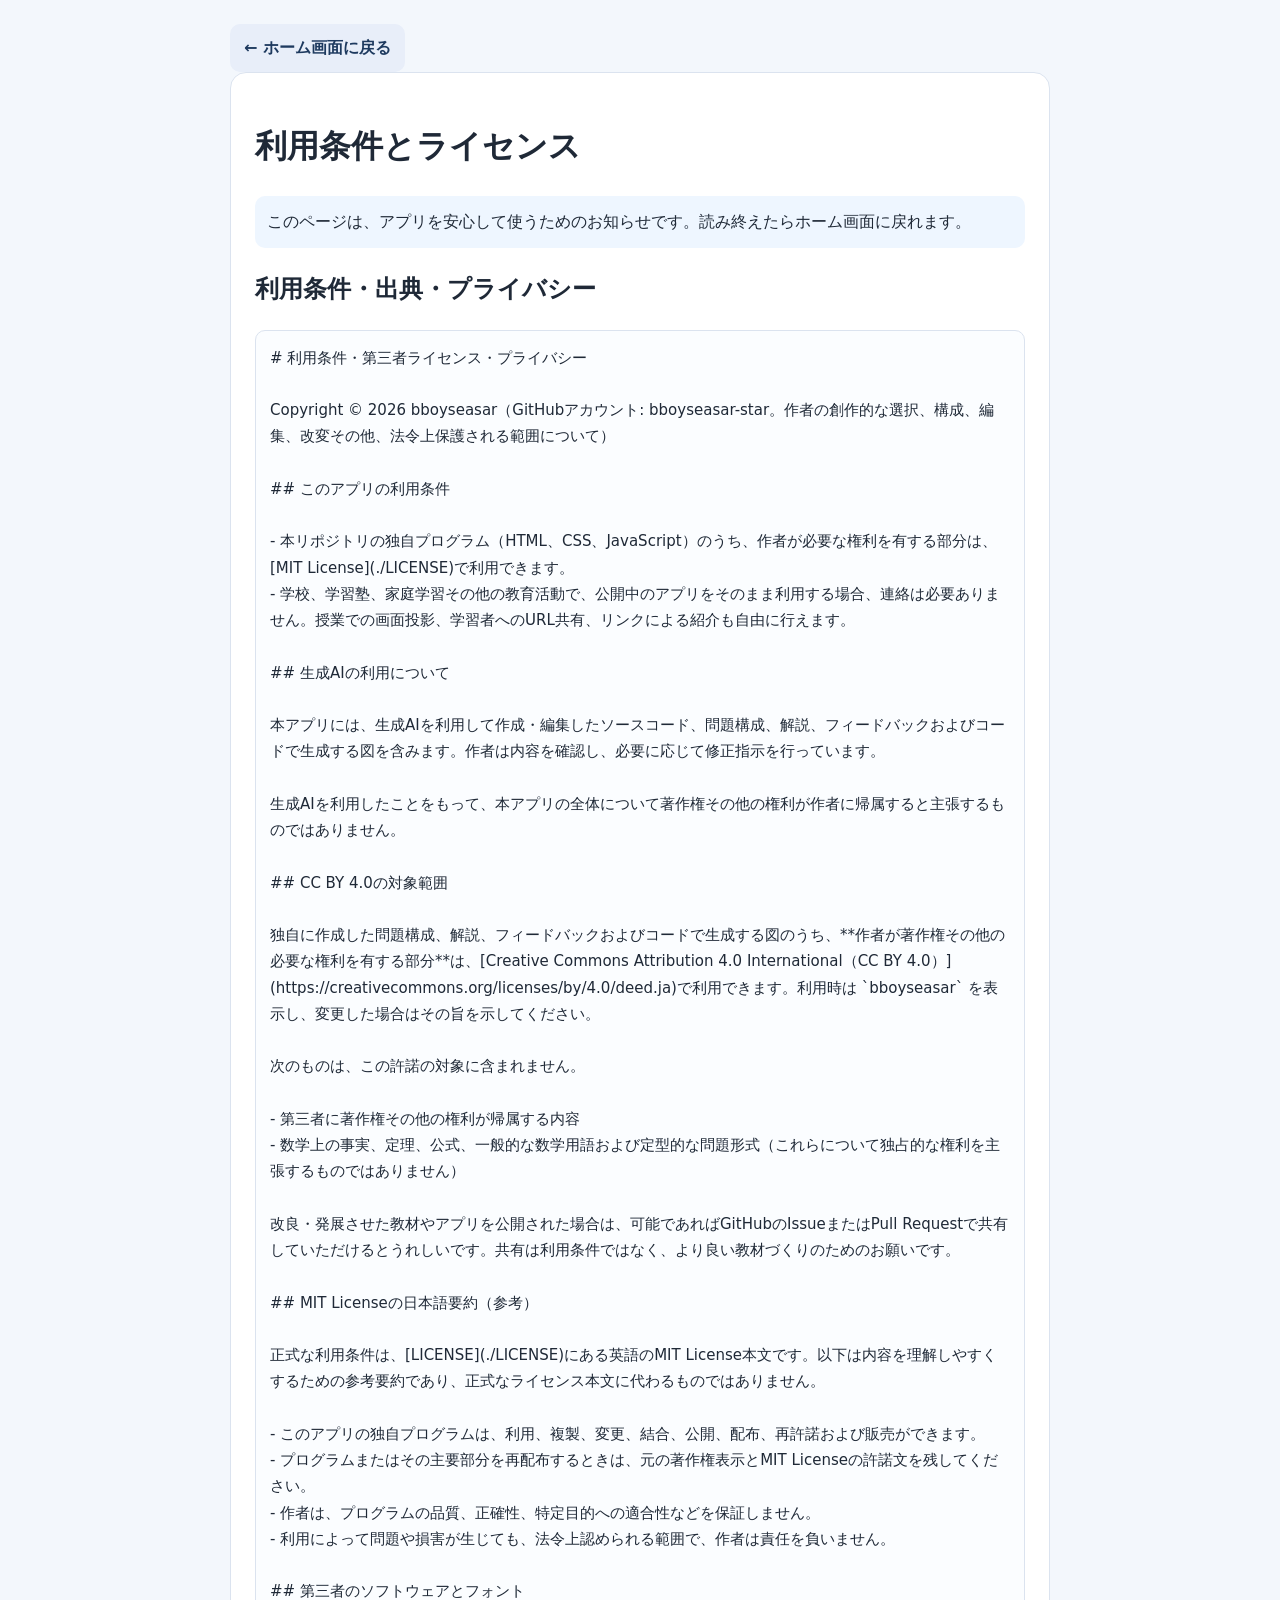
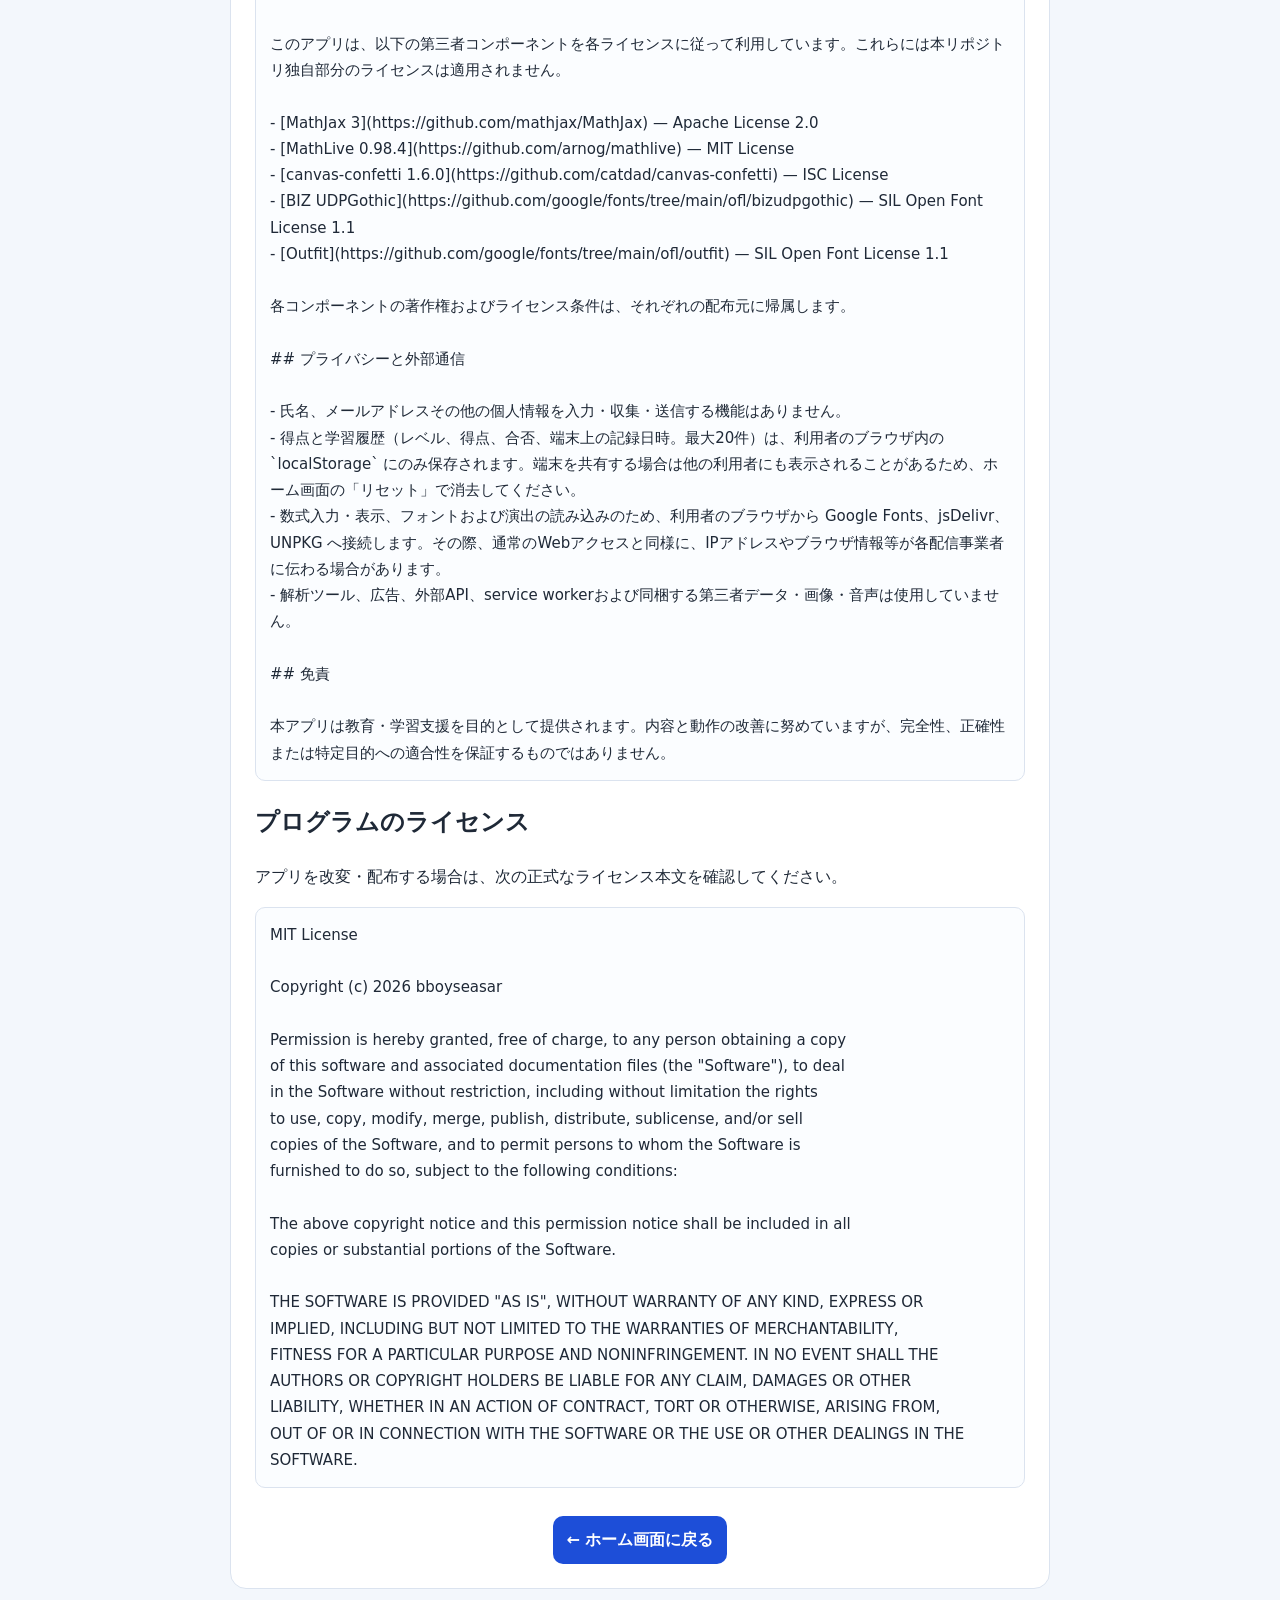
==== legal.html @ 1492e8ef "利用条件をアプリ内で表示" ====
<!doctype html>
<html lang="ja"><head><meta charset="utf-8"><meta name="viewport" content="width=device-width,initial-scale=1"><title>利用条件とライセンス</title><style>
body{margin:0;background:#f3f7fc;color:#1f2937;font-family:system-ui,sans-serif;line-height:1.75}main{max-width:820px;margin:24px auto;padding:0 16px}.card{background:#fff;border:1px solid #dbe3ef;border-radius:16px;padding:24px}.button{display:inline-block;padding:10px 14px;border-radius:10px;background:#1d4ed8;color:#fff;text-decoration:none;font-weight:700}.back{background:#e8eef9;color:#1e3a5f}.lead{background:#eef6ff;border-radius:10px;padding:12px}.doc{white-space:pre-wrap;overflow-wrap:anywhere;border:1px solid #dbe3ef;border-radius:10px;padding:14px;background:#fbfdff;font-size:15px}.error{background:#fff0f0;color:#b42318}footer{text-align:center;margin-top:28px}</style></head>
<body><main><a class="button back" href="./">← ホーム画面に戻る</a><div class="card"><h1>利用条件とライセンス</h1><p class="lead">このページは、アプリを安心して使うためのお知らせです。読み終えたらホーム画面に戻れます。</p><h2 id="terms">利用条件・出典・プライバシー</h2><div id="notice" class="doc">読み込み中です…</div><h2>プログラムのライセンス</h2><p>アプリを改変・配布する場合は、次の正式なライセンス本文を確認してください。</p><div id="license" class="doc">読み込み中です…</div><footer><a class="button" href="./">← ホーム画面に戻る</a></footer></div></main><script>const load=async(p,id)=>{const e=document.querySelector(id);try{const r=await fetch(p);if(!r.ok)throw Error();e.textContent=await r.text()}catch{e.textContent="本文を表示できませんでした。ホーム画面に戻って、もう一度開いてください。";e.classList.add("error")}};load("NOTICE.md","#notice");load("LICENSE","#license");</script></body></html>
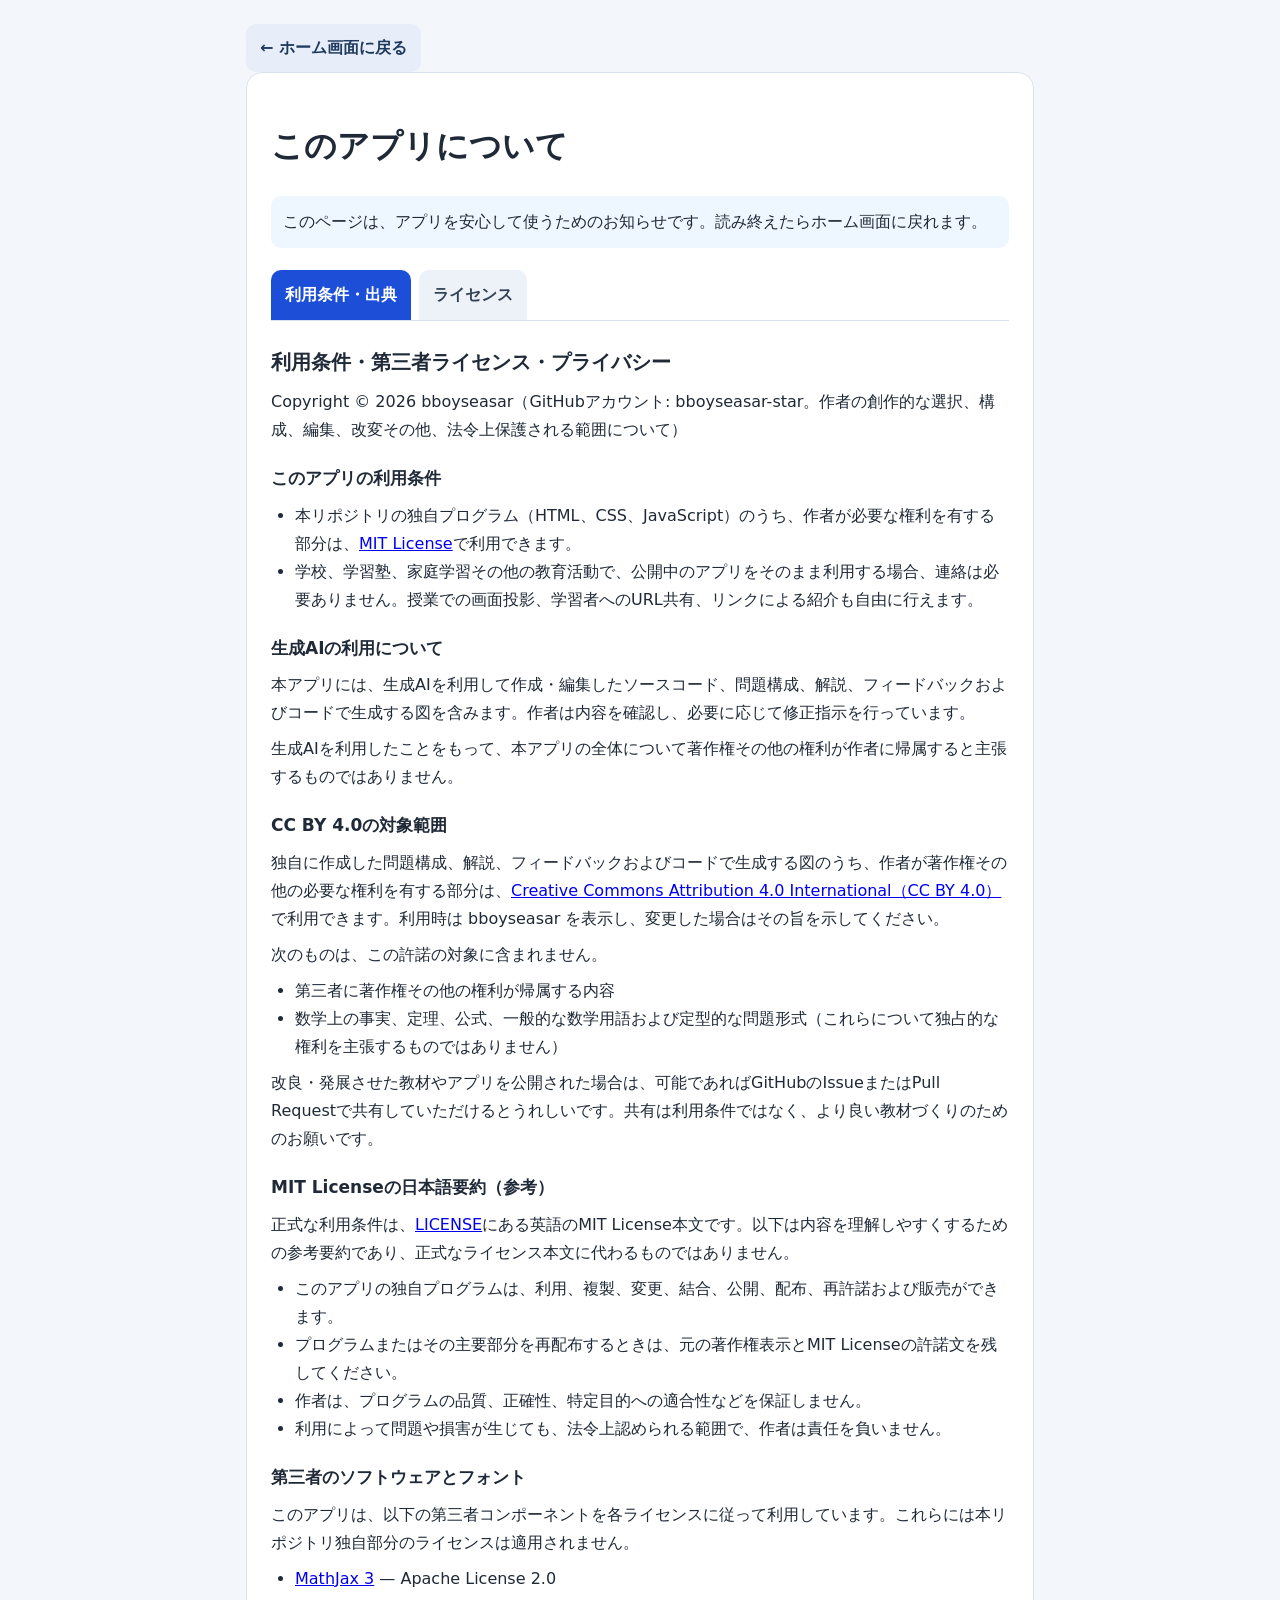
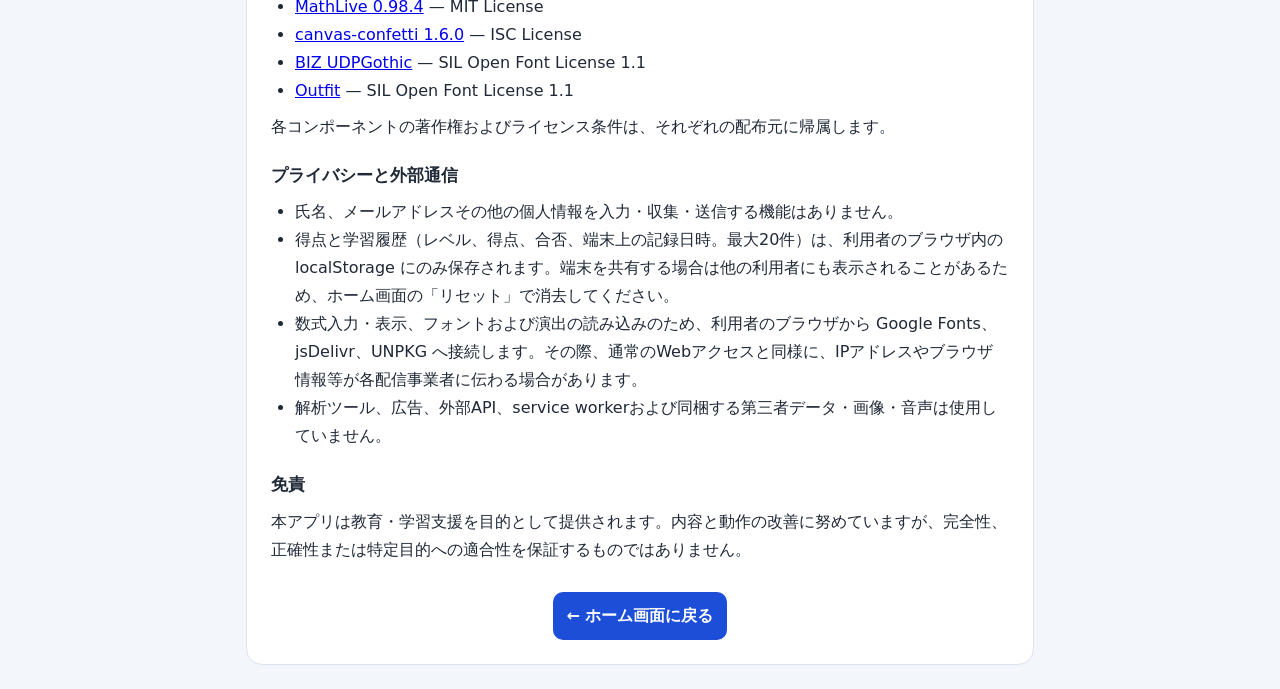
==== commit 7e0816b2: "利用条件をタブ表示に改善" ====
--- a/legal.html
+++ b/legal.html
@@ -1,4 +1,4 @@
-<!doctype html>
-<html lang="ja"><head><meta charset="utf-8"><meta name="viewport" content="width=device-width,initial-scale=1"><title>利用条件とライセンス</title><style>
-body{margin:0;background:#f3f7fc;color:#1f2937;font-family:system-ui,sans-serif;line-height:1.75}main{max-width:820px;margin:24px auto;padding:0 16px}.card{background:#fff;border:1px solid #dbe3ef;border-radius:16px;padding:24px}.button{display:inline-block;padding:10px 14px;border-radius:10px;background:#1d4ed8;color:#fff;text-decoration:none;font-weight:700}.back{background:#e8eef9;color:#1e3a5f}.lead{background:#eef6ff;border-radius:10px;padding:12px}.doc{white-space:pre-wrap;overflow-wrap:anywhere;border:1px solid #dbe3ef;border-radius:10px;padding:14px;background:#fbfdff;font-size:15px}.error{background:#fff0f0;color:#b42318}footer{text-align:center;margin-top:28px}</style></head>
-<body><main><a class="button back" href="./">← ホーム画面に戻る</a><div class="card"><h1>利用条件とライセンス</h1><p class="lead">このページは、アプリを安心して使うためのお知らせです。読み終えたらホーム画面に戻れます。</p><h2 id="terms">利用条件・出典・プライバシー</h2><div id="notice" class="doc">読み込み中です…</div><h2>プログラムのライセンス</h2><p>アプリを改変・配布する場合は、次の正式なライセンス本文を確認してください。</p><div id="license" class="doc">読み込み中です…</div><footer><a class="button" href="./">← ホーム画面に戻る</a></footer></div></main><script>const load=async(p,id)=>{const e=document.querySelector(id);try{const r=await fetch(p);if(!r.ok)throw Error();e.textContent=await r.text()}catch{e.textContent="本文を表示できませんでした。ホーム画面に戻って、もう一度開いてください。";e.classList.add("error")}};load("NOTICE.md","#notice");load("LICENSE","#license");</script></body></html>
+<!doctype html><html lang="ja"><head><meta charset="utf-8"><meta name="viewport" content="width=device-width,initial-scale=1"><title>このアプリについて</title><style>
+:root{--ink:#1f2937;--blue:#1d4ed8;--line:#dbe3ef;--bg:#f3f7fc}*{box-sizing:border-box}body{margin:0;background:var(--bg);color:var(--ink);font-family:system-ui,sans-serif;line-height:1.75}main{max-width:820px;margin:24px auto;padding:0 16px}.card{background:#fff;border:1px solid var(--line);border-radius:16px;padding:24px}.button{display:inline-block;padding:10px 14px;border-radius:10px;background:var(--blue);color:#fff;text-decoration:none;font-weight:700;min-height:44px}.back{background:#e8eef9;color:#1e3a5f}.lead{background:#eef6ff;border-radius:10px;padding:12px}.tabs{display:flex;gap:8px;border-bottom:1px solid var(--line);margin:22px 0 18px}.tab{border:0;border-radius:10px 10px 0 0;padding:11px 14px;background:#edf2f8;color:#334155;font:inherit;font-weight:700;cursor:pointer}.tab[aria-selected="true"]{background:var(--blue);color:#fff}.panel[hidden]{display:none}.doc{overflow-wrap:anywhere}.doc h3{font-size:20px;margin:24px 0 8px}.doc h4{font-size:17px;margin:20px 0 6px}.doc p{margin:8px 0}.doc ul{margin:8px 0;padding-left:1.5em}.license{white-space:pre-wrap;overflow-wrap:anywhere;border:1px solid var(--line);border-radius:10px;padding:14px;background:#fbfdff;font-size:14px}.error{background:#fff0f0;color:#b42318;padding:12px;border-radius:10px}footer{text-align:center;margin-top:28px}</style></head>
+<body><main><a class="button back" href="./">← ホーム画面に戻る</a><div class="card"><h1>このアプリについて</h1><p class="lead">このページは、アプリを安心して使うためのお知らせです。読み終えたらホーム画面に戻れます。</p><div class="tabs" role="tablist" aria-label="表示する内容"><button class="tab" role="tab" id="terms-tab" aria-controls="terms-panel" aria-selected="true">利用条件・出典</button><button class="tab" role="tab" id="license-tab" aria-controls="license-panel" aria-selected="false">ライセンス</button></div><section id="terms-panel" class="panel" role="tabpanel" aria-labelledby="terms-tab"><div id="notice" class="doc" aria-live="polite">読み込み中です…</div></section><section id="license-panel" class="panel" role="tabpanel" aria-labelledby="license-tab" hidden><p>アプリを改変・配布する場合は、次の正式なライセンス本文を確認してください。</p><div id="license" class="license" aria-live="polite">読み込み中です…</div></section><footer><a class="button" href="./">← ホーム画面に戻る</a></footer></div></main>
+<script>const plain=s=>s.replace(/\*\*/g,"").replace(new RegExp(String.fromCharCode(96),"g"),"").trim();const append=(el,text)=>{let p=0;const re=/\[([^\]]+)\]\((https?:\/\/[^\s)]+|(?:\.\/)?[A-Za-z0-9][A-Za-z0-9._-]*)\)/g;for(let m;(m=re.exec(text));){el.append(document.createTextNode(text.slice(p,m.index)));const a=document.createElement("a");a.href=m[2];if(/^https?:/.test(m[2])){a.target="_blank";a.rel="noopener"}a.textContent=m[1];el.append(a);p=re.lastIndex}el.append(document.createTextNode(text.slice(p)))};const renderNotice=text=>{const root=document.querySelector("#notice");root.replaceChildren();let list;for(const raw of text.split(/\r?\n/)){const line=raw.trim();if(!line){list=null;continue}const h=line.match(/^(#{1,6})\s+(.+)/),b=line.match(/^[-*]\s+(.+)/);if(h){const e=document.createElement(h[1].length===1?"h3":"h4");append(e,plain(h[2]));root.append(e);list=null}else if(b){if(!list){list=document.createElement("ul");root.append(list)}const e=document.createElement("li");append(e,plain(b[1]));list.append(e)}else{const e=document.createElement("p");append(e,plain(line));root.append(e);list=null}}};const load=async(p,id,render)=>{const e=document.querySelector(id);try{const r=await fetch(p);if(!r.ok)throw Error();render(await r.text())}catch{e.textContent="本文を表示できませんでした。ホーム画面に戻って、もう一度開いてください。";e.classList.add("error")}};load("NOTICE.md","#notice",renderNotice);load("LICENSE","#license",t=>document.querySelector("#license").textContent=t);for(const tab of document.querySelectorAll(".tab"))tab.addEventListener("click",()=>{const terms=tab.id==="terms-tab";document.querySelector("#terms-panel").hidden=!terms;document.querySelector("#license-panel").hidden=terms;document.querySelector("#terms-tab").setAttribute("aria-selected",terms);document.querySelector("#license-tab").setAttribute("aria-selected",!terms)});</script></body></html>
